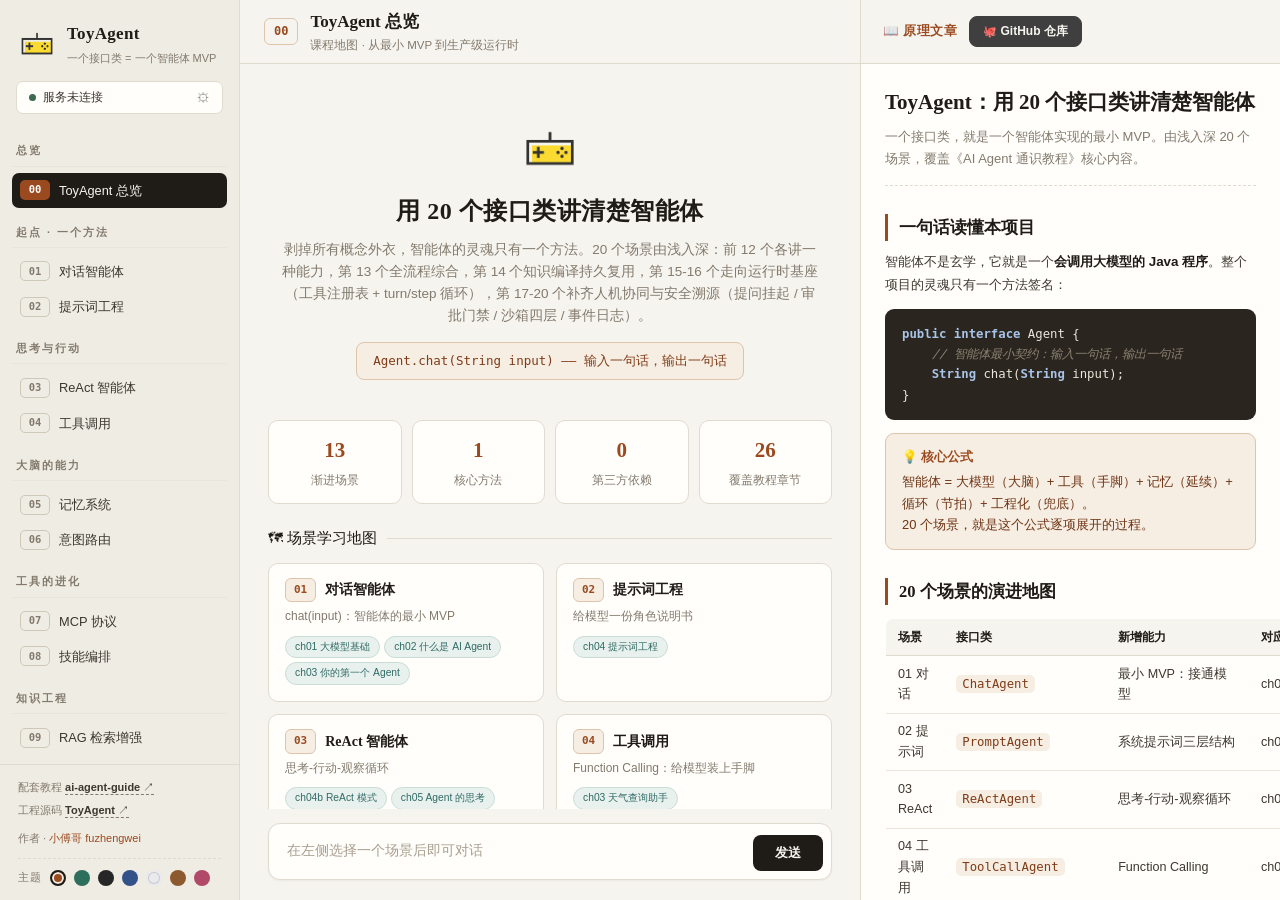
==== web/index.html @ 46e85383 "ui: 源码按钮移至右侧面板，紧跟「📖 原理文章」标签之后" ====
<!DOCTYPE html>
<html lang="zh-CN">
<head>
    <meta charset="UTF-8">
    <meta name="viewport" content="width=device-width, initial-scale=1.0">
    <title>ToyAgent · 用 20 个接口类讲清楚智能体</title>
    <link rel="stylesheet" href="css/style.css">
</head>
<body>
<div class="layout">

    <!-- ==================== 左侧：场景导航 ==================== -->
    <aside class="sidebar" id="sidebar">
        <div class="brand" id="brandHome" title="回到首页">
            <img class="brand-logo" src="logo.png" alt="ToyAgent Logo">
            <div class="brand-text">
                <h1>ToyAgent</h1>
                <p>一个接口类 = 一个智能体 MVP</p>
            </div>
        </div>

        <button class="model-badge" id="modelBadge" title="点击配置模型">
            <span class="dot"></span>
            <span id="modelText">加载中…</span>
            <span class="gear">⚙</span>
        </button>

        <nav class="nav" id="nav"><!-- 场景列表由 app.js 渲染 --></nav>

        <div class="sidebar-foot">
            <p>配套教程 <a class="guide-link" href="https://ai-agent-guide.xiaofuge.cn/" target="_blank" rel="noopener"><b>ai-agent-guide</b> ↗</a></p>
            <p>工程源码 <a class="guide-link" href="https://github.com/fuzhengwei/ToyAgent" target="_blank" rel="noopener"><b>ToyAgent</b> ↗</a></p>
            <p class="foot-author">作者 · <a href="https://github.com/fuzhengwei" target="_blank" rel="noopener">小傅哥 fuzhengwei</a></p>
            <div class="theme-row" id="themeRow">
                <span class="theme-label">主题</span>
                <button class="theme-dot" data-theme="paper" title="纸面 · 赭石" style="--dot:#9a4a1e"></button>
                <button class="theme-dot" data-theme="mist" title="青瓷 · 苔绿" style="--dot:#2e6e5c"></button>
                <button class="theme-dot" data-theme="ink" title="玄墨 · 极简" style="--dot:#262626"></button>
                <button class="theme-dot" data-theme="dusk" title="暮蓝 · 靛青" style="--dot:#33528a"></button>
                <button class="theme-dot" data-theme="snow" title="纯白 · 极简" style="--dot:#e9e9ee; box-shadow: inset 0 0 0 1px #c9c9cf;"></button>
                <button class="theme-dot" data-theme="latte" title="咖啡 · 奶棕" style="--dot:#8c5a2e"></button>
                <button class="theme-dot" data-theme="sakura" title="樱粉 · 柔和" style="--dot:#b04a68"></button>
            </div>
        </div>
    </aside>

    <!-- ==================== 中间：对话测试区 ==================== -->
    <main class="main">
        <header class="main-header">
            <button class="btn icon-btn only-mobile" id="toggleSidebar" title="场景目录">☰</button>
            <div class="scenario-title">
                <span class="step-chip" id="stepChip">00</span>
                <div>
                    <h2 id="stepTitle">ToyAgent 总览</h2>
                    <p id="stepSubtitle">从最小 MVP 到生产级运行时</p>
                </div>
            </div>
            <div class="header-actions">
                <button class="btn ghost" id="resetBtn" title="清空场景内部状态（记忆等）">重置</button>
                <button class="btn ghost only-mobile" id="toggleArticle">文章</button>
            </div>
        </header>

        <section class="chat-area" id="chatArea"><!-- 内容由 app.js 渲染 --></section>

        <div class="samples" id="samples"><!-- 示例问题 --></div>

        <footer class="composer">
            <div class="composer-inner">
                <textarea id="input" rows="1" placeholder="输入消息，Enter 发送，Shift+Enter 换行"></textarea>
                <button class="btn primary" id="sendBtn">发送</button>
            </div>
        </footer>
    </main>

    <!-- ==================== 右侧：文章解读 ==================== -->
    <aside class="article-panel" id="articlePanel">
        <div class="panel-resizer" id="panelResizer" title="拖动调整宽度，双击复位"><span class="grip"></span></div>
        <div class="article-head">
            <div class="article-head-left">
                <span class="article-tag">📖 原理文章</span>
                <a class="src-link" id="srcLink" href="https://github.com/fuzhengwei/ToyAgent" target="_blank" rel="noopener" title="在 GitHub 查看本场景源码"><span class="src-emoji">🐙</span> 源码</a>
            </div>
            <button class="btn ghost only-mobile" id="closeArticle">收起</button>
        </div>
        <article class="article-body" id="articleBody"><!-- 文章由 app.js 渲染 --></article>
    </aside>

</div>

<!-- ==================== 模型设置弹窗 ==================== -->
<div class="modal-mask" id="modelModal" hidden>
    <div class="modal">
        <div class="modal-head">
            <h3>⚙ 模型配置</h3>
            <button class="btn ghost" id="closeModelModal">✕</button>
        </div>
        <p class="modal-tip">填写任意 <b>OpenAI 兼容</b>接口（DeepSeek / 通义 / 智谱 / GLM / Ollama…）。配置只保存在<b>你自己的浏览器</b>（localStorage），随请求生效，不影响其他人。</p>

        <a class="wali-tip" href="https://github.com/fuzhengwei/WaLiAPI" target="_blank" rel="noopener" title="WaLiAPI · AI LLM LocalGateway">
            <span class="wali-icon">🛡️</span>
            <span class="wali-text"><b>推荐使用 WaLiAPI</b> —— AI LLM 本地网关：渠道分发、Key 托管、日志留存与审计，比在页面里直接填 Key 更安全好用。查看项目 ↗</span>
        </a>

        <label class="field">
            <span>接口地址 base-url</span>
            <input id="cfgBaseUrl" placeholder="http://127.0.0.1:8777/v1">
        </label>
        <label class="field">
            <span>API Key</span>
            <input id="cfgApiKey" type="password" placeholder="留空表示沿用已保存的 Key">
        </label>
        <label class="field">
            <span>模型名称 model</span>
            <input id="cfgModel" placeholder="glm-5.3-flash">
        </label>

        <div class="modal-status" id="modelStatus"></div>

        <div class="modal-actions">
            <button class="btn ghost" id="testModelBtn">测试连接</button>
            <button class="btn ghost" id="useMockBtn">使用 Mock 演示</button>
            <button class="btn ghost" id="clearModelBtn" title="删除本浏览器保存的配置，回到服务端默认">清除本地配置</button>
            <span class="flex-space"></span>
            <button class="btn primary" id="saveModelBtn">保存并生效</button>
        </div>
    </div>
</div>

<div class="toast" id="toast" hidden></div>

<script src="js/data.js"></script>
<script src="js/articles.js"></script>
<script src="js/app.js"></script>
</body>
</html>
---- web/css/style.css ----
/* ============================================================
   ToyAgent 样式系统 v3 · 纸面编辑部
   暖米纸面 + 墨色文字 + 赭石点缀，衬线标题
   没有渐变、没有光晕、没有深夜蓝 —— 像一本被认真排版的手册
   ============================================================ */

:root {
    --bg: #f6f4ef;
    --panel: #fffefb;
    --sidebar: #efece4;
    --ink: #1f1b16;
    --ink-2: #3d372f;
    --muted: #837a6d;
    --line: #e0dbcf;
    --line-soft: #e9e5da;
    --accent: #9a4a1e;          /* 赭石 */
    --accent-hover: #7f3c17;
    --accent-soft: #f6ede3;
    --accent-border: #ddc4ab;
    --code-bg: #2a251f;
    --code-ink: #ece7dc;
    --green: #3d6b4f;
    --green-soft: #edf3ec;
    --green-border: #cfe0cf;
    --amber: #8a6116;
    --amber-soft: #f7f0de;
    --amber-border: #e6d6ab;
    --red: #a03028;
    --red-soft: #f8ece8;
    --teal: #2f6b66;
    --teal-soft: #e9f1ee;
    --teal-border: #c8ddd6;
    --radius: 10px;
    --radius-sm: 7px;
    --article-w: 420px;
    --shadow: 0 1px 2px rgba(50, 42, 30, .05);
    --shadow-lg: 0 14px 44px rgba(50, 42, 30, .18);
    --font: -apple-system, BlinkMacSystemFont, "PingFang SC", "Hiragino Sans GB", "Microsoft YaHei", sans-serif;
    --serif: "Noto Serif SC", "Songti SC", "STSong", Georgia, serif;
    --mono: "SF Mono", "JetBrains Mono", Menlo, Consolas, monospace;
}

* { box-sizing: border-box; margin: 0; padding: 0; }

html, body { height: 100%; }

body {
    font-family: var(--font);
    background: var(--bg);
    color: var(--ink);
    font-size: 14px;
    line-height: 1.65;
    overflow: hidden;
}

::selection { background: #e8d5bd; }

/* ==================== 三栏布局 ==================== */

.layout {
    display: grid;
    grid-template-columns: 264px 1fr var(--article-w);
    height: 100vh;
}

/* ==================== 左侧导航 ==================== */

.sidebar {
    background: var(--sidebar);
    border-right: 1px solid var(--line);
    color: var(--ink-2);
    display: flex;
    flex-direction: column;
    overflow: hidden;
}

.brand {
    display: flex;
    align-items: center;
    gap: 11px;
    padding: 20px 18px 14px;
    cursor: pointer;
    border-radius: 10px;
    transition: background .15s;
}

.brand:hover { background: var(--line-soft); }

.brand-logo {
    width: 38px;
    height: 38px;
    border-radius: 8px;
    object-fit: cover;
    flex-shrink: 0;
}

.brand-text h1 {
    font-family: var(--serif);
    font-size: 17px;
    letter-spacing: .3px;
    color: var(--ink);
}

.brand-text p {
    font-size: 11px;
    color: var(--muted);
    margin-top: 1px;
}

/* 模型徽标（可点击） */

.model-badge {
    margin: 0 16px 10px;
    padding: 8px 12px;
    border-radius: var(--radius-sm);
    background: var(--panel);
    border: 1px solid var(--line);
    font-size: 11.5px;
    color: var(--ink-2);
    display: flex;
    align-items: center;
    gap: 7px;
    cursor: pointer;
    font-family: inherit;
    text-align: left;
    transition: border-color .15s, background .15s;
    width: calc(100% - 32px);
}

.model-badge:hover { border-color: var(--accent-border); background: var(--accent-soft); }

.model-badge .dot {
    width: 7px;
    height: 7px;
    border-radius: 50%;
    background: var(--green);
    flex-shrink: 0;
}

.model-badge.mock .dot { background: var(--amber); }

.model-badge #modelText {
    flex: 1;
    white-space: nowrap;
    overflow: hidden;
    text-overflow: ellipsis;
}

.model-badge .gear { opacity: .55; font-size: 13px; }

.nav {
    flex: 1;
    overflow-y: auto;
    padding: 2px 12px 12px;
}

.nav::-webkit-scrollbar { width: 5px; }
.nav::-webkit-scrollbar-thumb { background: #d4cec0; border-radius: 3px; }

.nav-group {
    font-size: 10.5px;
    color: var(--muted);
    letter-spacing: 2px;
    padding: 16px 4px 6px;
    font-weight: 600;
    border-bottom: 1px solid var(--line-soft);
    margin-bottom: 6px;
}

.nav-item {
    display: flex;
    align-items: center;
    gap: 9px;
    padding: 7px 8px;
    border-radius: var(--radius-sm);
    cursor: pointer;
    color: var(--ink-2);
    transition: background .13s, color .13s;
    text-decoration: none;
    position: relative;
}

.nav-item:hover { background: rgba(31, 27, 22, .05); color: var(--ink); }

.nav-item.active {
    background: var(--ink);
    color: #f6f4ef;
}

.nav-num {
    width: 30px;
    height: 20px;
    border-radius: 5px;
    border: 1px solid #cfc8b8;
    color: var(--muted);
    font-size: 10.5px;
    font-weight: 600;
    display: flex;
    align-items: center;
    justify-content: center;
    flex-shrink: 0;
    font-family: var(--mono);
    transition: all .13s;
}

.nav-item:hover .nav-num { border-color: var(--accent-border); color: var(--accent); }

.nav-item.active .nav-num {
    background: var(--accent);
    color: #fff;
    border-color: transparent;
}

.nav-name {
    font-size: 12.8px;
    white-space: nowrap;
    overflow: hidden;
    text-overflow: ellipsis;
}

.sidebar-foot {
    padding: 13px 18px;
    border-top: 1px solid var(--line);
    font-size: 11px;
    color: var(--muted);
    line-height: 1.7;
}

.sidebar-foot b { color: var(--ink-2); }

.sidebar-foot p { margin: 0; }

.sidebar-foot p + p { margin-top: 4px; }

.sidebar-foot .guide-link {
    color: var(--ink-2);
    text-decoration: none;
    border-bottom: 1px dashed var(--muted);
    padding-bottom: 1px;
}

.sidebar-foot .guide-link:hover {
    color: var(--accent);
    border-bottom-color: var(--accent);
}

.sidebar-foot .guide-link b { color: inherit; }

.foot-author { margin-top: 6px; padding-top: 6px; }

.foot-author a { color: var(--accent); text-decoration: none; }
.foot-author a:hover { text-decoration: underline; }

/* ==================== 中间对话区 ==================== */

.main {
    display: flex;
    flex-direction: column;
    min-width: 0;
    min-height: 0;   /* 允许 flex/grid 子项收缩，chat-area 才能内部滚动 */
    overflow: hidden;
}

.main-header {
    display: flex;
    align-items: center;
    justify-content: space-between;
    gap: 10px;
    height: 64px;
    padding: 0 24px;
    flex-shrink: 0;
    background: color-mix(in srgb, var(--bg) 88%, transparent);
    backdrop-filter: blur(8px);
    border-bottom: 1px solid var(--line);
}

.icon-btn {
    font-size: 16px;
    line-height: 1;
    padding: 6px 10px;
}

.scenario-title {
    display: flex;
    align-items: center;
    gap: 12px;
    min-width: 0;
    flex: 1;
}

.step-chip {
    background: transparent;
    color: var(--accent);
    font-family: var(--mono);
    font-size: 12px;
    font-weight: 700;
    padding: 3px 9px;
    border-radius: 6px;
    border: 1px solid var(--accent-border);
    flex-shrink: 0;
}

.scenario-title h2 {
    font-family: var(--serif);
    font-size: 17px;
    white-space: nowrap;
    overflow: hidden;
    text-overflow: ellipsis;
    color: var(--ink);
}

.scenario-title p {
    font-size: 11.5px;
    color: var(--muted);
}

.header-actions { display: flex; gap: 8px; flex-shrink: 0; align-items: center; }

.src-link {
    display: inline-flex;
    align-items: center;
    gap: 3px;
    height: 31px;
    padding: 0 13px;
    border-radius: 8px;
    border: 1px solid #3f3f3f;
    background: #3f3f3f;
    color: #f6f4ef;
    font-size: 12px;
    font-weight: 600;
    text-decoration: none;
    white-space: nowrap;
    transition: background .15s, border-color .15s;
}

.src-emoji { font-size: 11px; line-height: 1; }

.src-link:hover {
    background: #262626;
    border-color: #262626;
    color: #f6f4ef;
}

.btn {
    border: none;
    cursor: pointer;
    font-family: inherit;
    font-size: 13px;
    border-radius: 8px;
    padding: 8px 16px;
    transition: all .15s;
}

.btn.primary {
    background: var(--ink);
    color: #f6f4ef;
    font-weight: 600;
    padding: 9px 22px;
}

.btn.primary:hover { background: var(--accent-hover); }
.btn.primary:active { transform: translateY(1px); }
.btn.primary:disabled { opacity: .5; cursor: not-allowed; }

.btn.ghost {
    background: transparent;
    color: var(--muted);
    border: 1px solid var(--line);
    font-size: 12px;
    padding: 6px 13px;
}

.btn.ghost:hover { color: var(--accent); border-color: var(--accent-border); background: var(--accent-soft); }

/* 聊天消息 */

.chat-area {
    flex: 1;
    min-height: 0;
    overflow-y: auto;
    padding: 26px 28px 10px;
    scroll-behavior: smooth;
}

.chat-area::-webkit-scrollbar { width: 8px; }
.chat-area::-webkit-scrollbar-thumb { background: #d8d2c4; border-radius: 4px; }
.chat-area::-webkit-scrollbar-thumb:hover { background: #c4bca9; }

.msg {
    max-width: 820px;
    margin: 0 auto 20px;
    display: flex;
    gap: 12px;
    animation: rise .3s ease both;
}

@keyframes rise {
    from { opacity: 0; transform: translateY(8px); }
    to { opacity: 1; transform: none; }
}

.avatar {
    width: 32px;
    height: 32px;
    border-radius: 8px;
    flex-shrink: 0;
    display: flex;
    align-items: center;
    justify-content: center;
    font-size: 14px;
    font-weight: 700;
    margin-top: 2px;
}

.msg.user { flex-direction: row-reverse; }

.msg.user .avatar {
    background: var(--accent-soft);
    color: var(--accent);
    border: 1px solid var(--accent-border);
}

.msg.agent .avatar {
    background: transparent;
    overflow: hidden;
}

.avatar-img {
    width: 100%;
    height: 100%;
    object-fit: cover;
    border-radius: 8px;
}

.bubble {
    padding: 12px 16px;
    border-radius: var(--radius);
    max-width: 85%;
    word-break: break-word;
    font-size: 13.8px;
}

.msg.user .bubble {
    background: var(--ink);
    color: #f3f0e9;
    border-top-right-radius: 4px;
    white-space: pre-wrap;
}

.msg.agent .bubble {
    background: var(--panel);
    border: 1px solid var(--line);
    border-top-left-radius: 4px;
    color: var(--ink-2);
}

.bubble.error { background: var(--red-soft); border-color: #e4c4bd; color: var(--red); }

/* 气泡内 Markdown 渲染样式 */

.bubble.md > :first-child { margin-top: 0; }
.bubble.md > :last-child { margin-bottom: 0; }

.bubble.md p { margin: 8px 0; }

.bubble.md h1, .bubble.md h2, .bubble.md h3, .bubble.md h4 {
    margin: 14px 0 8px;
    color: var(--ink);
    line-height: 1.4;
}

.bubble.md h1 { font-family: var(--serif); font-size: 17px; }
.bubble.md h2 { font-family: var(--serif); font-size: 15.5px; padding-left: 9px; border-left: 2.5px solid var(--accent); }
.bubble.md h3 { font-size: 14px; }

.bubble.md ul, .bubble.md ol { padding-left: 20px; margin: 8px 0; }
.bubble.md li { margin: 4px 0; }
.bubble.md li::marker { color: var(--accent); }

.bubble.md strong { color: var(--ink); font-weight: 700; }

.bubble.md code {
    font-family: var(--mono);
    font-size: 12.2px;
    background: var(--accent-soft);
    color: var(--accent-hover);
    padding: 1.5px 6px;
    border-radius: 5px;
}

.bubble.md pre {
    background: var(--code-bg);
    color: var(--code-ink);
    border-radius: 8px;
    padding: 12px 14px;
    overflow-x: auto;
    margin: 10px 0;
    font-size: 12.2px;
    line-height: 1.6;
}

.bubble.md pre code { background: transparent; color: inherit; padding: 0; font-size: inherit; }

.bubble.md blockquote {
    border-left: 2.5px solid var(--accent-border);
    background: var(--accent-soft);
    border-radius: 0 8px 8px 0;
    padding: 6px 12px;
    margin: 8px 0;
    color: var(--accent-hover);
}

.bubble.md hr { border: none; border-top: 1px dashed var(--line); margin: 12px 0; }

.bubble.md table { border-collapse: collapse; margin: 10px 0; font-size: 12.5px; width: 100%; }
.bubble.md th, .bubble.md td { border: 1px solid var(--line); padding: 5px 10px; text-align: left; }
.bubble.md th { background: var(--bg); color: var(--ink); }

.bubble.md a { color: var(--accent); text-decoration: underline; text-underline-offset: 2px; }

.typing { display: inline-flex; gap: 5px; padding: 4px 2px; }
.typing i {
    width: 6px; height: 6px; border-radius: 50%;
    background: var(--accent);
    animation: blink 1.2s infinite;
}
.typing i:nth-child(2) { animation-delay: .2s; }
.typing i:nth-child(3) { animation-delay: .4s; }

@keyframes blink { 0%, 80%, 100% { opacity: .25; } 40% { opacity: 1; } }

/* 执行轨迹时间线 */

.trace {
    max-width: 820px;
    margin: 0 auto 20px;
    background: var(--panel);
    border: 1px solid var(--line);
    border-radius: var(--radius);
    overflow: hidden;
    animation: rise .3s ease both;
}

.trace-head {
    display: flex;
    align-items: center;
    justify-content: space-between;
    padding: 9px 16px;
    background: var(--bg);
    border-bottom: 1px solid var(--line);
    font-size: 12px;
    color: var(--muted);
    cursor: pointer;
    user-select: none;
    font-weight: 600;
}

.trace-head .chev { transition: transform .2s; }
.trace.collapsed .chev { transform: rotate(-90deg); }
.trace.collapsed .trace-steps { display: none; }

.trace-steps { padding: 14px 16px 16px; }

/* mermaid 流程图卡片 */

.trace.diag .trace-head { font-weight: 600; }

.diag-box {
    padding: 16px;
    overflow-x: auto;
    display: flex;
    justify-content: center;
    background: var(--panel);
}

.diag-box svg { max-width: 100%; height: auto; }

.diag-box .nodeLabel, .diag-box .edgeLabel, .diag-box .messageText { font-size: 12.5px; }

.diag-loading, .diag-fail {
    font-size: 12.5px;
    color: var(--muted);
    padding: 14px 4px;
    text-align: center;
    width: 100%;
}

.diag-fail { color: var(--amber); }

.trace.collapsed .diag-box { display: none; }

.tstep {
    position: relative;
    padding: 0 0 16px 28px;
    font-size: 12.8px;
}

.tstep:last-child { padding-bottom: 2px; }

.tstep::before {
    content: "";
    position: absolute;
    left: 6px;
    top: 6px;
    width: 9px;
    height: 9px;
    border-radius: 50%;
    background: var(--tc, var(--accent));
}

.tstep::after {
    content: "";
    position: absolute;
    left: 10px;
    top: 19px;
    bottom: 0;
    width: 1.5px;
    background: var(--line-soft);
}

.tstep:last-child::after { display: none; }

.tstep .tlabel {
    font-weight: 700;
    color: var(--tc, var(--accent));
    font-size: 12px;
    letter-spacing: .2px;
}

.tstep .tdetail {
    color: var(--ink-2);
    margin-top: 2px;
    white-space: pre-wrap;
    word-break: break-word;
    background: var(--bg);
    border-radius: 7px;
    padding: 5px 10px;
    display: inline-block;
    max-width: 100%;
}

/* 轨迹配色：泥土系（赤/褐/苔/靛） */
.tstep.t-thought   { --tc: #7c5cb0; }
.tstep.t-action    { --tc: #4a6b8a; }
.tstep.t-observation { --tc: var(--teal); }
.tstep.t-tool      { --tc: var(--amber); }
.tstep.t-intent    { --tc: #a04f6e; }
.tstep.t-memory    { --tc: #7c5cb0; }
.tstep.t-compress  { --tc: var(--amber); }
.tstep.t-mcp       { --tc: var(--teal); }
.tstep.t-skill     { --tc: #a04f6e; }
.tstep.t-retrieve  { --tc: var(--teal); }
.tstep.t-agent     { --tc: var(--accent); }
.tstep.t-guard     { --tc: var(--red); }
.tstep.t-warn      { --tc: var(--amber); }
.tstep.t-node      { --tc: var(--accent); }
.tstep.t-edge      { --tc: var(--muted); }
.tstep.t-prompt    { --tc: #7c5cb0; }
.tstep.t-final     { --tc: var(--green); }

/* ==================== 总览页（home） ==================== */

.overview {
    max-width: 860px;
    margin: 0 auto;
    padding-bottom: 20px;
}

.hero {
    text-align: center;
    padding: 30px 10px 22px;
    animation: rise .35s ease both;
}

.hero .logo-big {
    width: 58px;
    height: 58px;
    margin: 0 auto 14px;
    border-radius: 14px;
    object-fit: cover;
    display: block;
}

.hero h3 {
    font-family: var(--serif);
    font-size: 24px;
    letter-spacing: .5px;
    color: var(--ink);
}

.hero p { color: var(--muted); font-size: 13.5px; margin-top: 7px; }

.hero .soul {
    display: inline-block;
    margin-top: 14px;
    font-family: var(--mono);
    font-size: 12.5px;
    color: var(--accent-hover);
    background: var(--accent-soft);
    border: 1px solid var(--accent-border);
    padding: 8px 16px;
    border-radius: 8px;
}

.stats {
    display: grid;
    grid-template-columns: repeat(4, 1fr);
    gap: 10px;
    margin: 18px 0 22px;
    animation: rise .4s ease both;
}

.stat {
    background: var(--panel);
    border: 1px solid var(--line);
    border-radius: var(--radius);
    padding: 12px 8px;
    text-align: center;
}

.stat b {
    display: block;
    font-family: var(--serif);
    font-size: 21px;
    color: var(--accent);
}

.stat span { font-size: 11.5px; color: var(--muted); }

.sec-title {
    display: flex;
    align-items: center;
    gap: 10px;
    margin: 6px 0 12px;
    font-family: var(--serif);
    font-size: 15px;
    color: var(--ink);
}

.sec-title::after { content: ""; flex: 1; height: 1px; background: var(--line); }

.card-grid {
    display: grid;
    grid-template-columns: repeat(2, 1fr);
    gap: 12px;
    animation: rise .45s ease both;
}

.card {
    background: var(--panel);
    border: 1px solid var(--line);
    border-radius: var(--radius);
    padding: 14px 16px;
    cursor: pointer;
    transition: border-color .15s, box-shadow .15s, transform .15s;
    position: relative;
    overflow: hidden;
}

.card::before {
    content: "";
    position: absolute;
    inset: 0 auto 0 0;
    width: 3px;
    background: var(--accent);
    opacity: 0;
    transition: opacity .15s;
}

.card:hover {
    border-color: var(--accent-border);
    box-shadow: 0 6px 18px rgba(50, 42, 30, .09);
    transform: translateY(-1px);
}

.card:hover::before { opacity: 1; }

.card .card-top { display: flex; align-items: center; gap: 9px; }

.card .card-num {
    font-family: var(--mono);
    font-size: 11px;
    font-weight: 700;
    color: var(--accent);
    background: var(--accent-soft);
    border: 1px solid var(--accent-border);
    border-radius: 6px;
    padding: 2px 8px;
}

.card h4 { font-family: var(--serif); font-size: 14px; color: var(--ink); }

.card p { font-size: 12px; color: var(--muted); margin-top: 5px; line-height: 1.55; }

.card .card-chapters { margin-top: 8px; }

.card .card-chapters .chip { font-size: 10.3px; padding: 2px 9px; }

/* 进阶实战卡片 */

.adv-sub {
    font-size: 12px;
    font-weight: 700;
    color: var(--ink-2);
    letter-spacing: .5px;
    margin: 16px 0 10px;
    padding-bottom: 6px;
    border-bottom: 1px dashed var(--line);
}

.card.adv { cursor: default; }
.card.adv:hover { border-color: var(--line); box-shadow: var(--shadow); transform: none; }
.card.adv::before { display: none; }
.card.adv .card-num { color: var(--green); background: var(--green-soft); border-color: var(--green-border); }

/* 教程实战篇章卡片（可点击跳转在线教程） */

.card.adv.guide { cursor: pointer; }
.card.adv.guide:hover {
    border-color: var(--accent-border);
    box-shadow: 0 6px 18px rgba(50, 42, 30, .09);
    transform: translateY(-1px);
}
.card.adv.guide:hover::before { display: block; opacity: 1; }
.card.adv.guide .card-num { color: var(--accent); background: var(--accent-soft); border-color: var(--accent-border); }

.mono-chip { font-family: var(--mono); font-size: 10.5px; }

.adv-lede {
    font-size: 12.8px;
    color: var(--muted);
    margin: -4px 0 12px;
    line-height: 1.7;
}

/* 作者卡片 */

.author-card {
    margin: 22px 0 8px;
    padding: 18px 20px;
    background: var(--accent-soft);
    border: 1px solid var(--accent-border);
    border-radius: var(--radius);
    animation: rise .5s ease both;
}

.author-card .author-line b {
    font-family: var(--serif);
    font-size: 14.5px;
    color: var(--ink);
}

.author-card p { font-size: 12.8px; color: var(--ink-2); margin: 8px 0; line-height: 1.7; }

.author-card .author-links { display: flex; flex-wrap: wrap; gap: 8px; }

.author-card .author-links a {
    font-size: 12px;
    color: var(--accent-hover);
    background: var(--panel);
    border: 1px solid var(--accent-border);
    border-radius: 999px;
    padding: 5px 13px;
    text-decoration: none;
    transition: background .15s, color .15s;
}

.author-card .author-links a:hover { background: var(--accent); color: #fff; }

.author-card .author-license { font-size: 11px; color: var(--muted); margin-bottom: 0; }

.author-card .author-license a { color: var(--accent); text-decoration: none; font-weight: 600; }
.author-card .author-license a:hover { text-decoration: underline; }

/* NEW 徽标 */
.new-badge {
    display: inline-block;
    font-family: var(--sans);
    font-size: 9px;
    font-weight: 700;
    letter-spacing: .5px;
    color: #fff;
    background: var(--accent);
    border-radius: 4px;
    padding: 1px 5px;
    vertical-align: 2px;
    margin-left: 4px;
}

/* 底部备案信息栏 */
.beian-bar {
    margin-top: 18px;
    padding: 14px 18px;
    border: 1px dashed var(--line);
    border-radius: var(--radius);
    background: var(--panel);
    text-align: center;
    font-size: 11px;
    color: var(--muted);
    display: flex;
    flex-wrap: wrap;
    justify-content: center;
    align-items: center;
    gap: 6px 10px;
}

.beian-bar a {
    color: var(--muted);
    text-decoration: none;
    border-bottom: 1px dotted var(--line);
}

.beian-bar a:hover { color: var(--accent); border-bottom-color: var(--accent); }

.hint-bar {
    margin-top: 20px;
    text-align: center;
    color: var(--muted);
    font-size: 12.5px;
    animation: rise .5s ease both;
}

.hint-bar .kbd {
    font-family: var(--mono);
    font-size: 11px;
    background: var(--panel);
    border: 1px solid var(--line);
    border-bottom-width: 2px;
    border-radius: 5px;
    padding: 2px 7px;
    color: var(--ink-2);
}

/* 欢迎占位（场景内初始状态） */

.welcome {
    max-width: 780px;
    margin: 46px auto;
    text-align: center;
    color: var(--muted);
    animation: rise .35s ease both;
}

.welcome .big-emoji {
    width: 60px;
    height: 60px;
    margin: 0 auto 14px;
    border-radius: 14px;
    background: var(--accent-soft);
    border: 1px solid var(--accent-border);
    display: flex;
    align-items: center;
    justify-content: center;
    font-size: 26px;
}

.welcome h3 { font-family: var(--serif); color: var(--ink); font-size: 19px; margin-bottom: 8px; }

.welcome p { font-size: 13px; max-width: 470px; margin: 0 auto; }

/* 示例问题 */

.samples {
    display: flex;
    gap: 8px;
    flex-wrap: wrap;
    padding: 0 28px 12px;
    max-width: 876px;
    margin: 0 auto;
    width: 100%;
}

.samples:empty { display: none; }

.sample-chip {
    font-size: 12px;
    color: var(--ink-2);
    background: var(--panel);
    border: 1px solid var(--line);
    border-radius: 999px;
    padding: 5px 14px;
    cursor: pointer;
    transition: all .15s;
}

.sample-chip:hover {
    background: var(--accent-soft);
    border-color: var(--accent-border);
    color: var(--accent-hover);
}

/* 输入区 */

.composer {
    padding: 14px 28px 20px;
    background: linear-gradient(180deg, rgba(0, 0, 0, 0), var(--bg) 60%);
}

.composer-inner {
    display: flex;
    gap: 10px;
    width: 100%;
    max-width: 820px;
    margin: 0 auto;
    align-items: flex-end;
    background: var(--panel);
    border: 1px solid var(--line);
    border-radius: 12px;
    padding: 8px 8px 8px 6px;
    box-shadow: var(--shadow);
    transition: border-color .15s, box-shadow .15s;
}

.composer-inner:focus-within {
    border-color: #b09a7c;
    box-shadow: 0 0 0 3px rgba(154, 74, 30, .08);
}

.composer textarea {
    flex: 1;
    resize: none;
    border: none;
    padding: 9px 12px;
    font-family: inherit;
    font-size: 13.8px;
    line-height: 1.5;
    outline: none;
    max-height: 140px;
    background: transparent;
    color: var(--ink);
}

.composer textarea::placeholder { color: #a89e8e; }

/* ==================== 右侧文章面板 ==================== */

.article-panel {
    background: var(--panel);
    border-left: 1px solid var(--line);
    display: flex;
    flex-direction: column;
    overflow: hidden;
}

.article-head-left {
    display: flex;
    align-items: center;
    gap: 12px;
}

.article-head {
    display: flex;
    align-items: center;
    justify-content: space-between;
    height: 64px;
    padding: 0 22px;
    flex-shrink: 0;
    border-bottom: 1px solid var(--line);
    background: var(--bg);
}

.article-tag {
    font-size: 12.5px;
    font-weight: 700;
    color: var(--accent);
    letter-spacing: .5px;
}

.article-body {
    flex: 1;
    overflow-y: auto;
    padding: 24px 24px 48px;
}

.article-body::-webkit-scrollbar { width: 7px; }
.article-body::-webkit-scrollbar-thumb { background: #d8d2c4; border-radius: 4px; }

/* 文章排版 */

.article-body .chapters { margin-bottom: 18px; }

.article-body h1 {
    font-family: var(--serif);
    font-size: 21px;
    line-height: 1.4;
    margin-bottom: 6px;
    color: var(--ink);
}

.article-body .lede {
    color: var(--muted);
    font-size: 13px;
    margin-bottom: 20px;
    padding-bottom: 16px;
    border-bottom: 1px dashed var(--line);
}

.article-body h2 {
    font-family: var(--serif);
    font-size: 16.5px;
    margin: 28px 0 10px;
    padding-left: 11px;
    border-left: 3px solid var(--accent);
    color: var(--ink);
}

.article-body h3 {
    font-family: var(--serif);
    font-size: 14.5px;
    margin: 20px 0 8px;
    color: var(--ink-2);
}

.article-body p { margin: 9px 0; color: var(--ink-2); font-size: 13.4px; }

.article-body ul, .article-body ol { padding-left: 20px; margin: 9px 0; }

.article-body li { margin: 5px 0; color: var(--ink-2); font-size: 13.4px; }

.article-body li::marker { color: var(--accent); }

.article-body strong { color: var(--ink); }

.article-body code {
    font-family: var(--mono);
    font-size: 12.3px;
    background: var(--accent-soft);
    color: var(--accent-hover);
    padding: 2px 6px;
    border-radius: 5px;
}

.article-body pre {
    background: var(--code-bg);
    color: var(--code-ink);
    border-radius: 9px;
    padding: 15px 17px;
    overflow-x: auto;
    margin: 13px 0;
    position: relative;
    font-size: 12.3px;
    line-height: 1.65;
}

.article-body pre code {
    background: transparent;
    color: inherit;
    padding: 0;
    font-size: inherit;
}

.article-body pre::-webkit-scrollbar { height: 6px; }
.article-body pre::-webkit-scrollbar-thumb { background: #57503f; border-radius: 3px; }

/* 代码高亮 token（暖纸底色上的柔和色） */
.tok-kw { color: #a8c4e8; font-weight: 600; }
.tok-str { color: #a8cf9e; }
.tok-com { color: #8a8171; font-style: italic; }
.tok-ann { color: #e0c184; }
.tok-num { color: #d3aede; }
.tok-type { color: #8ec9c0; }

.copy-btn {
    position: absolute;
    top: 8px;
    right: 8px;
    font-size: 10.5px;
    color: #a89e8c;
    background: rgba(255, 255, 255, .08);
    border: 1px solid rgba(255, 255, 255, .15);
    border-radius: 5px;
    padding: 3px 9px;
    cursor: pointer;
    opacity: 0;
    transition: opacity .15s;
    font-family: var(--font);
}

.article-body pre:hover .copy-btn { opacity: 1; }
.copy-btn:hover { color: #ece7dc; }

/* 提示框 */

.callout {
    border-radius: 9px;
    padding: 13px 16px;
    margin: 13px 0;
    font-size: 13px;
    border: 1px solid;
}

.callout .co-title {
    font-weight: 700;
    font-size: 12.5px;
    margin-bottom: 4px;
    display: flex;
    align-items: center;
    gap: 6px;
}

.callout.tip { background: var(--green-soft); border-color: var(--green-border); color: #2c4f39; }
.callout.tip .co-title { color: var(--green); }

.callout.warn { background: var(--amber-soft); border-color: var(--amber-border); color: #5c420f; }
.callout.warn .co-title { color: var(--amber); }

.callout.core { background: var(--accent-soft); border-color: var(--accent-border); color: #6e3514; }
.callout.core .co-title { color: var(--accent); }

/* 表格 */

.article-body table {
    width: 100%;
    border-collapse: collapse;
    margin: 13px 0;
    font-size: 12.6px;
    border: 1px solid var(--line);
    border-radius: 8px;
    overflow: hidden;
}

.article-body th {
    background: var(--bg);
    text-align: left;
    padding: 8px 12px;
    color: var(--ink);
    font-size: 12.2px;
    border-bottom: 1px solid var(--line);
}

.article-body td {
    padding: 7.5px 12px;
    border-bottom: 1px solid var(--line-soft);
    color: var(--ink-2);
}

.article-body tr:last-child td { border-bottom: none; }

/* 章节对照 chips */

.chip {
    display: inline-block;
    font-size: 11.3px;
    color: var(--teal);
    background: var(--teal-soft);
    border: 1px solid var(--teal-border);
    border-radius: 999px;
    padding: 3px 11px;
    margin: 2px 4px 2px 0;
}

/* 演进流程 */

.flow {
    display: flex;
    flex-wrap: wrap;
    gap: 6px;
    align-items: center;
    margin: 13px 0;
}

.flow .fnode {
    background: var(--panel);
    border: 1.5px solid var(--accent-border);
    color: var(--accent-hover);
    border-radius: 7px;
    padding: 5px 12px;
    font-size: 12px;
    font-weight: 600;
}

.flow .fnode.dim { border-color: var(--line); color: var(--muted); }

.flow .farrow { color: #a89e8e; font-size: 12px; }

/* ==================== 模型设置弹窗 ==================== */

.modal-mask {
    position: fixed;
    inset: 0;
    background: rgba(46, 38, 27, .4);
    backdrop-filter: blur(3px);
    display: flex;
    align-items: center;
    justify-content: center;
    z-index: 100;
    animation: fadeIn .18s ease;
}

@keyframes fadeIn { from { opacity: 0; } to { opacity: 1; } }

.modal-mask[hidden] { display: none; }

.toast[hidden] { display: none; }

.modal {
    width: min(480px, 92vw);
    background: var(--panel);
    border: 1px solid var(--line);
    border-radius: 14px;
    padding: 22px 24px;
    box-shadow: var(--shadow-lg);
    animation: pop .2s ease both;
}

@keyframes pop {
    from { opacity: 0; transform: translateY(12px); }
    to { opacity: 1; transform: none; }
}

.modal-head {
    display: flex;
    align-items: center;
    justify-content: space-between;
    margin-bottom: 8px;
}

.modal-head h3 { font-family: var(--serif); font-size: 16px; }

.modal-tip {
    font-size: 12px;
    color: #6e3514;
    line-height: 1.6;
    margin-bottom: 12px;
    padding: 9px 12px;
    background: var(--accent-soft);
    border: 1px solid var(--accent-border);
    border-radius: 8px;
}

.field { display: block; margin-bottom: 13px; }

.wali-tip {
    display: flex;
    align-items: flex-start;
    gap: 8px;
    margin-bottom: 15px;
    padding: 9px 12px;
    background: var(--bg);
    border: 1px dashed var(--line);
    border-radius: 8px;
    font-size: 12px;
    line-height: 1.6;
    color: var(--ink-2);
    text-decoration: none;
    transition: border-color .15s, background .15s;
}

.wali-tip:hover { border-color: var(--accent); background: var(--accent-soft); }

.wali-icon { font-size: 14px; line-height: 1.4; }

.wali-tip b { color: var(--accent); }

.field span {
    display: block;
    font-size: 12px;
    font-weight: 600;
    color: var(--ink-2);
    margin-bottom: 5px;
}

.field input {
    width: 100%;
    border: 1px solid var(--line);
    border-radius: 8px;
    padding: 9px 12px;
    font-family: var(--mono);
    font-size: 12.5px;
    outline: none;
    transition: border-color .15s, box-shadow .15s;
    background: var(--bg);
    color: var(--ink);
}

.field input:focus {
    border-color: #b09a7c;
    background: #fff;
    box-shadow: 0 0 0 3px rgba(154, 74, 30, .08);
}

.modal-status {
    min-height: 20px;
    font-size: 12px;
    margin: 4px 0 10px;
    color: var(--muted);
    white-space: pre-wrap;
    word-break: break-all;
}

.modal-status.ok { color: var(--green); }
.modal-status.err { color: var(--red); }

.modal-actions {
    display: flex;
    gap: 8px;
    align-items: center;
}

.flex-space { flex: 1; }

/* ==================== Toast ==================== */

.toast {
    position: fixed;
    bottom: 28px;
    left: 50%;
    transform: translateX(-50%);
    background: var(--ink);
    color: #f3f0e9;
    font-size: 13px;
    padding: 10px 20px;
    border-radius: 10px;
    box-shadow: var(--shadow-lg);
    z-index: 120;
    animation: toastIn .25s ease both;
    max-width: 80vw;
}

.toast.ok { background: var(--green); color: #f2f7f0; }
.toast.err { background: var(--red); color: #faf0ee; }

@keyframes toastIn {
    from { opacity: 0; transform: translate(-50%, 12px); }
    to { opacity: 1; transform: translate(-50%, 0); }
}

/* ==================== 主题 ==================== */

html[data-theme="mist"] {
    --bg: #f2f5f1;
    --panel: #fcfdfb;
    --sidebar: #e6ece5;
    --ink: #1c2620;
    --ink-2: #37423b;
    --muted: #7c8680;
    --line: #d7dfd6;
    --line-soft: #e3e9e1;
    --accent: #2e6e5c;
    --accent-hover: #24574a;
    --accent-soft: #e2efe8;
    --accent-border: #b9d4c6;
    --code-bg: #21302a;
    --code-ink: #dde8e0;
}

html[data-theme="ink"] {
    --bg: #f4f4f2;
    --panel: #fdfdfc;
    --sidebar: #eaeae7;
    --ink: #191919;
    --ink-2: #353532;
    --muted: #7f7f7b;
    --line: #dcdcda;
    --line-soft: #e8e8e5;
    --accent: #262626;
    --accent-hover: #0e0e0e;
    --accent-soft: #efefec;
    --accent-border: #c8c8c3;
    --code-bg: #1e1e1e;
    --code-ink: #e4e4df;
}

html[data-theme="dusk"] {
    --bg: #f1f3f7;
    --panel: #fcfdff;
    --sidebar: #e4e9f1;
    --ink: #1b2331;
    --ink-2: #364053;
    --muted: #75808f;
    --line: #d6dce6;
    --line-soft: #e2e7ef;
    --accent: #33528a;
    --accent-hover: #284170;
    --accent-soft: #e6ecf7;
    --accent-border: #bfcee3;
    --code-bg: #222b3b;
    --code-ink: #dfe5ef;
}

html[data-theme="snow"] {
    --bg: #ffffff;
    --panel: #ffffff;
    --sidebar: #f6f6f8;
    --ink: #16181d;
    --ink-2: #35383e;
    --muted: #83868d;
    --line: #e7e8ec;
    --line-soft: #f1f1f4;
    --accent: #1c1e24;
    --accent-hover: #000000;
    --accent-soft: #f2f3f6;
    --accent-border: #d6d9e0;
    --code-bg: #1b1d23;
    --code-ink: #e8e9ed;
}

html[data-theme="latte"] {
    --bg: #f5efe6;
    --panel: #fffcf7;
    --sidebar: #ece2d2;
    --ink: #2b211a;
    --ink-2: #4a3b2e;
    --muted: #8a7a67;
    --line: #e0d3c0;
    --line-soft: #eae0d0;
    --accent: #8c5a2e;
    --accent-hover: #724826;
    --accent-soft: #f3e7d6;
    --accent-border: #d9c1a0;
    --code-bg: #2b2119;
    --code-ink: #efe5d6;
}

html[data-theme="sakura"] {
    --bg: #faf3f5;
    --panel: #fffdfe;
    --sidebar: #f4e5e9;
    --ink: #2a1f24;
    --ink-2: #4d3a42;
    --muted: #907680;
    --line: #ecd8de;
    --line-soft: #f3e5ea;
    --accent: #b04a68;
    --accent-hover: #933956;
    --accent-soft: #f9e7ed;
    --accent-border: #e4bac9;
    --code-bg: #2e2128;
    --code-ink: #f0e3ea;
}

/* 主题选择器（侧栏底部色点） */

.theme-row {
    display: flex;
    align-items: center;
    gap: 8px;
    margin-top: 10px;
    padding-top: 10px;
    border-top: 1px dashed var(--line);
}

.theme-row .theme-label {
    font-size: 10.5px;
    color: var(--muted);
    letter-spacing: 1px;
}

.theme-dot {
    width: 16px;
    height: 16px;
    border-radius: 50%;
    border: 2px solid transparent;
    background: var(--dot);
    cursor: pointer;
    padding: 0;
    flex-shrink: 0;
    transition: transform .15s, box-shadow .15s, border-color .15s;
}

.theme-dot:hover { transform: scale(1.18); }

.theme-dot.active {
    border-color: var(--ink);
    box-shadow: inset 0 0 0 2px var(--sidebar);
}

/* ==================== 右侧面板拖拽调宽 ==================== */

.article-panel {
    position: relative;
}

.panel-resizer {
    position: absolute;
    left: -3px;
    top: 0;
    bottom: 0;
    width: 7px;
    cursor: col-resize;
    z-index: 10;
}

.panel-resizer::after {
    content: "";
    position: absolute;
    left: 3px;
    top: 0;
    bottom: 0;
    width: 1px;
    background: transparent;
    transition: background .15s;
}

.article-panel:hover .panel-resizer::after,
.panel-resizer.active::after { background: var(--accent-border); }

.panel-resizer .grip {
    position: absolute;
    left: 0;
    top: 50%;
    transform: translateY(-50%);
    width: 7px;
    height: 42px;
    border-radius: 4px;
    background: var(--line);
    opacity: 0;
    transition: opacity .15s, background .15s;
    pointer-events: none;
}

.panel-resizer:hover .grip,
.panel-resizer.active .grip { opacity: 1; background: var(--accent-border); }

body.resizing {
    cursor: col-resize;
    user-select: none;
}

body.resizing iframe, body.resizing textarea { pointer-events: none; }

/* ==================== 响应式 ==================== */

.only-mobile { display: none; }

@media (max-width: 1280px) {
    .layout { grid-template-columns: 240px 1fr var(--article-w); }
}

@media (max-width: 1024px) {
    .layout { grid-template-columns: 1fr; grid-template-rows: 1fr; }

    .sidebar {
        position: fixed;
        z-index: 50;
        left: 0; top: 0; bottom: 0;
        width: 264px;
        transform: translateX(-100%);
        transition: transform .25s;
        box-shadow: 8px 0 30px rgba(50, 42, 30, .15);
    }

    .sidebar.open { transform: none; }

    .article-panel {
        position: fixed;
        z-index: 40;
        right: 0; top: 0; bottom: 0;
        width: min(430px, 92vw);
        transform: translateX(100%);
        transition: transform .25s;
        box-shadow: -8px 0 30px rgba(50, 42, 30, .15);
    }

    .panel-resizer { display: none; }

    .article-panel.open { transform: none; }

    .only-mobile { display: inline-block; }

    .card-grid { grid-template-columns: 1fr; }
    .stats { grid-template-columns: repeat(2, 1fr); }
}
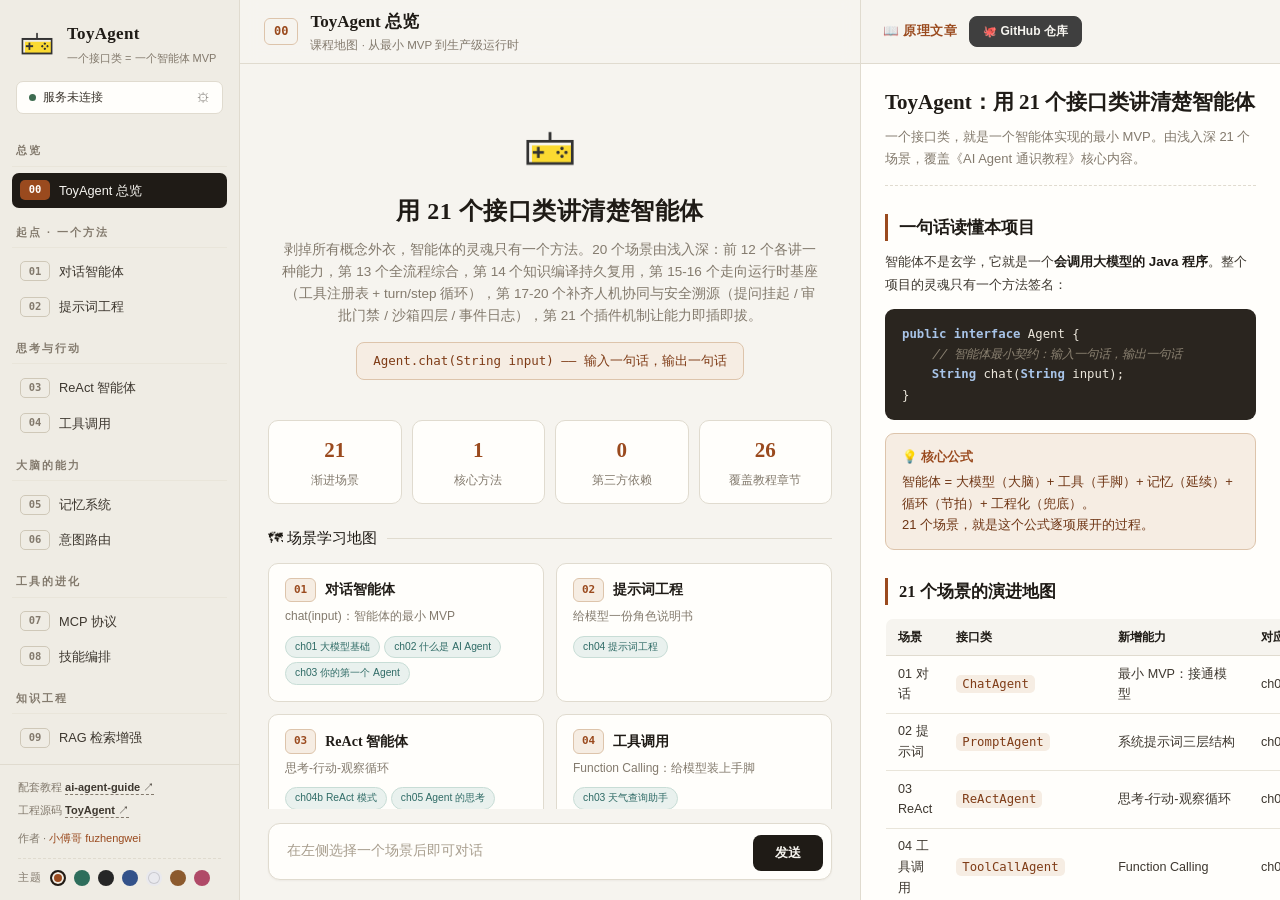
==== commit 312cc3c4: "feat: 新增 step21 插件机制——AgentPlugin 契约 + URLClassLoader 隔离加载 + 工具桥接批量注册/注销；全站计数同步 21 场景" ====
--- a/web/index.html
+++ b/web/index.html
@@ -3,7 +3,7 @@
 <head>
     <meta charset="UTF-8">
     <meta name="viewport" content="width=device-width, initial-scale=1.0">
-    <title>ToyAgent · 用 20 个接口类讲清楚智能体</title>
+    <title>ToyAgent · 用 21 个接口类讲清楚智能体</title>
     <link rel="stylesheet" href="css/style.css">
 </head>
 <body>
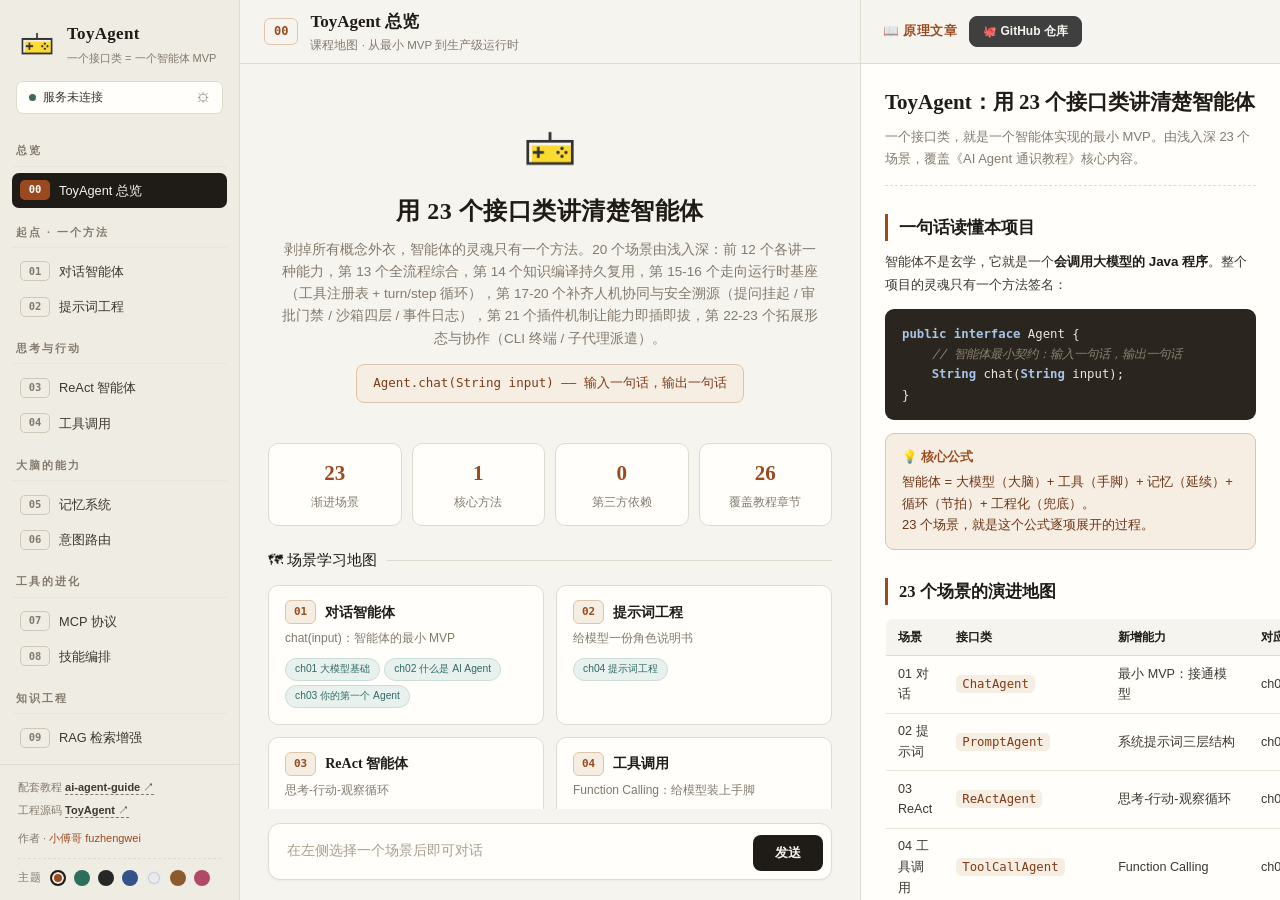
==== commit c54058bd: "feat: 新增 step22 CLI 智能体（终端 REPL + -p 模式 + 沙箱执行器）与 step23 子代理（spawn/fork 动态派遣）；全站计数同步 23 场景" ====
--- a/web/index.html
+++ b/web/index.html
@@ -3,7 +3,7 @@
 <head>
     <meta charset="UTF-8">
     <meta name="viewport" content="width=device-width, initial-scale=1.0">
-    <title>ToyAgent · 用 21 个接口类讲清楚智能体</title>
+    <title>ToyAgent · 用 23 个接口类讲清楚智能体</title>
     <link rel="stylesheet" href="css/style.css">
 </head>
 <body>
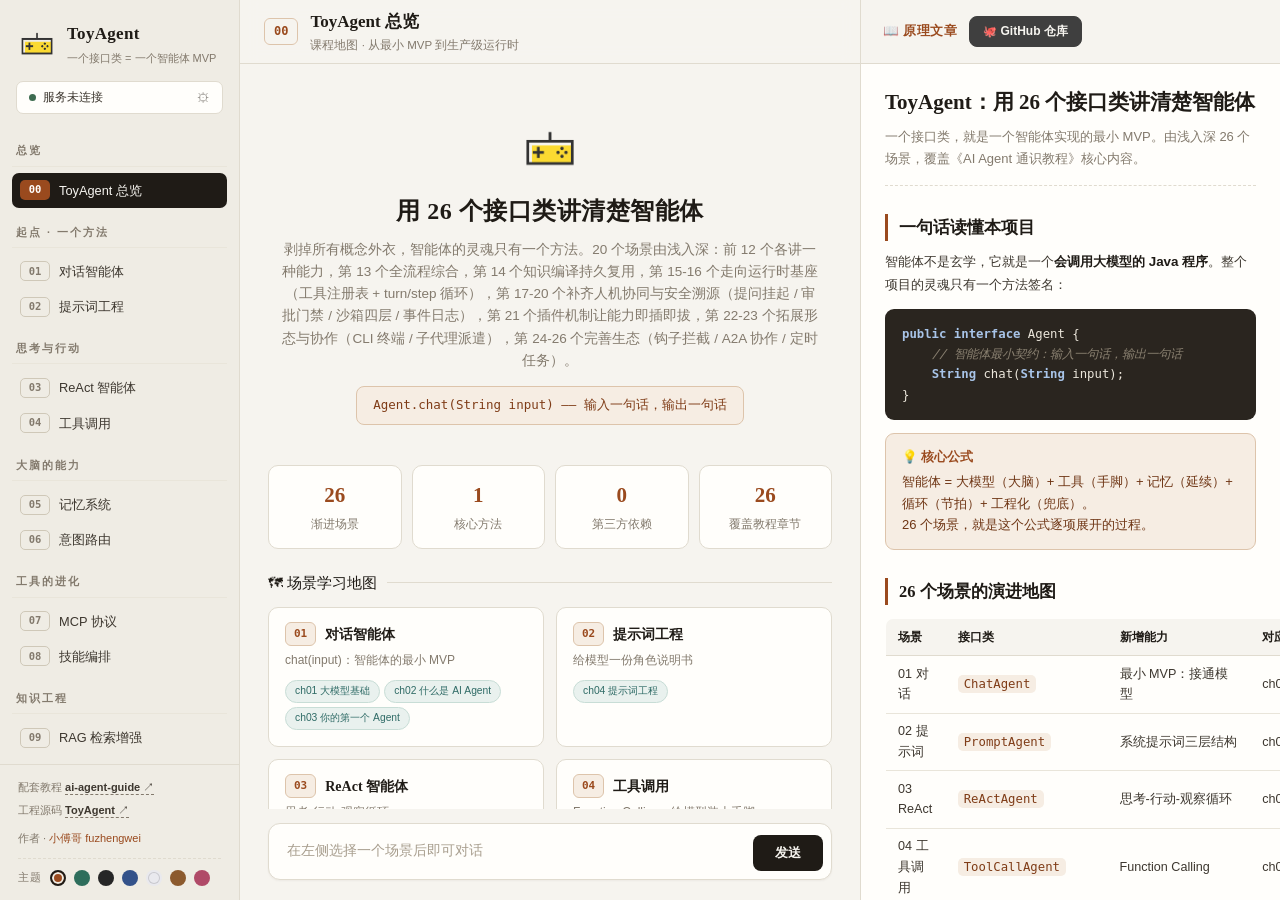
==== commit 5ff71d23: "feat: 新增 step24 Hooks 钩子（before 拦截/after 脱敏/审计）、step25 A2A 协作（AgentCard 名片/task_id 信封）、step26 定时工具（一" ====
--- a/web/index.html
+++ b/web/index.html
@@ -3,7 +3,7 @@
 <head>
     <meta charset="UTF-8">
     <meta name="viewport" content="width=device-width, initial-scale=1.0">
-    <title>ToyAgent · 用 23 个接口类讲清楚智能体</title>
+    <title>ToyAgent · 用 26 个接口类讲清楚智能体</title>
     <link rel="stylesheet" href="css/style.css">
 </head>
 <body>
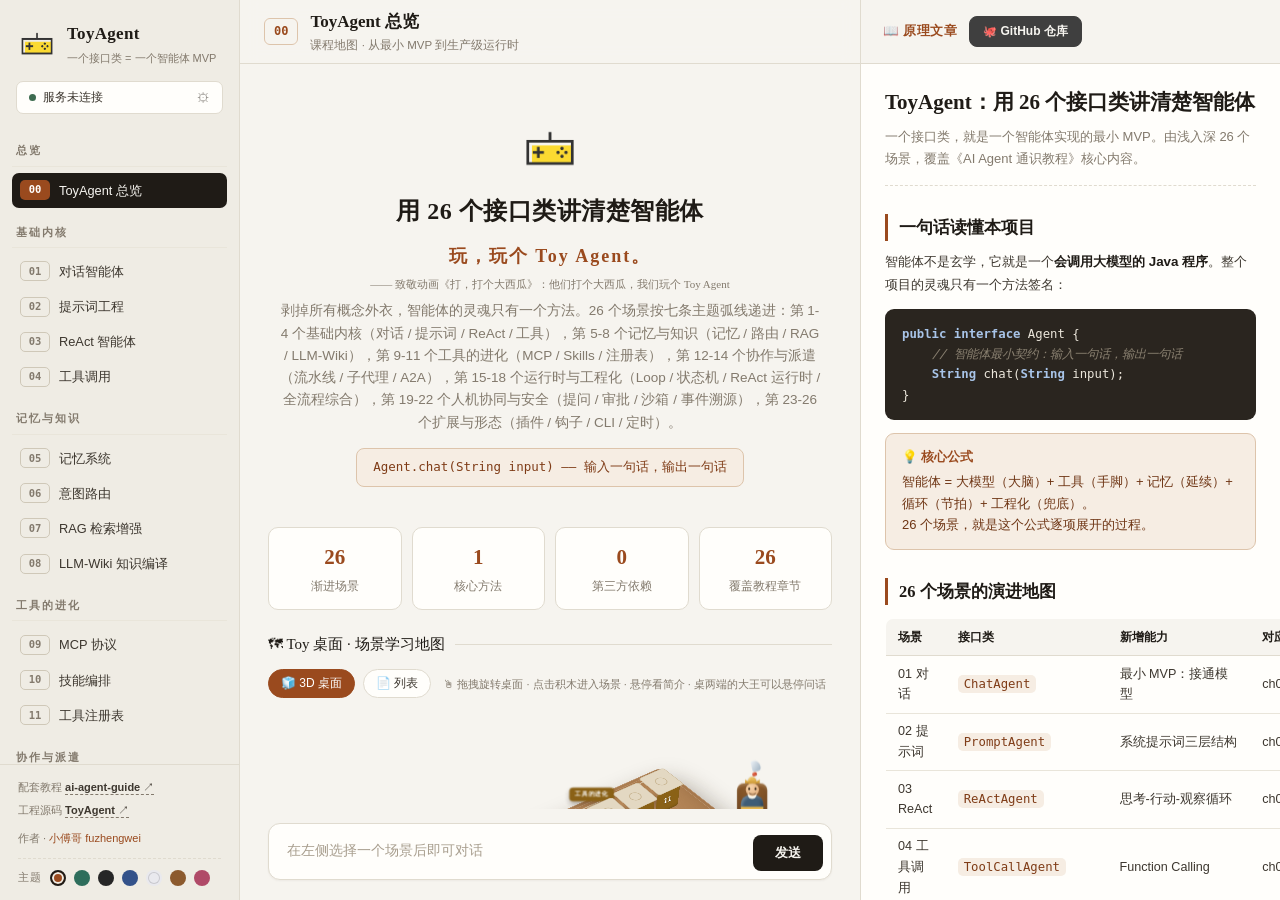
==== commit 3fd826f5: "fix: 移除模型配置弹窗中的 WaLiAPI 推荐横幅 本地网关场景不适用，避免误导用户；同步清理 .wali-tip 相关样式" ====
--- a/web/index.html
+++ b/web/index.html
@@ -97,11 +97,6 @@
         </div>
         <p class="modal-tip">填写任意 <b>OpenAI 兼容</b>接口（DeepSeek / 通义 / 智谱 / GLM / Ollama…）。配置只保存在<b>你自己的浏览器</b>（localStorage），随请求生效，不影响其他人。</p>
 
-        <a class="wali-tip" href="https://github.com/fuzhengwei/WaLiAPI" target="_blank" rel="noopener" title="WaLiAPI · AI LLM LocalGateway">
-            <span class="wali-icon">🛡️</span>
-            <span class="wali-text"><b>推荐使用 WaLiAPI</b> —— AI LLM 本地网关：渠道分发、Key 托管、日志留存与审计，比在页面里直接填 Key 更安全好用。查看项目 ↗</span>
-        </a>
-
         <label class="field">
             <span>接口地址 base-url</span>
             <input id="cfgBaseUrl" placeholder="http://127.0.0.1:8777/v1">
--- a/web/css/style.css
+++ b/web/css/style.css
@@ -1040,6 +1040,7 @@
     display: flex;
     flex-direction: column;
     overflow: hidden;
+    min-width: 320px;
 }
 
 .article-head-left {
@@ -1329,28 +1330,6 @@
 }
 
 .field { display: block; margin-bottom: 13px; }
-
-.wali-tip {
-    display: flex;
-    align-items: flex-start;
-    gap: 8px;
-    margin-bottom: 15px;
-    padding: 9px 12px;
-    background: var(--bg);
-    border: 1px dashed var(--line);
-    border-radius: 8px;
-    font-size: 12px;
-    line-height: 1.6;
-    color: var(--ink-2);
-    text-decoration: none;
-    transition: border-color .15s, background .15s;
-}
-
-.wali-tip:hover { border-color: var(--accent); background: var(--accent-soft); }
-
-.wali-icon { font-size: 14px; line-height: 1.4; }
-
-.wali-tip b { color: var(--accent); }
 
 .field span {
     display: block;
@@ -1661,3 +1640,493 @@
     .card-grid { grid-template-columns: 1fr; }
     .stats { grid-template-columns: repeat(2, 1fr); }
 }
+
+/* ================= Toy 桌面 · 3D 场景学习地图 ================= */
+.slogan {
+  font-family: var(--serif);
+  font-size: 18px;
+  font-weight: 700;
+  color: var(--accent);
+  letter-spacing: 2px;
+  margin-top: 10px;
+}
+.slogan small {
+  display: block;
+  font-size: 11px;
+  font-weight: 400;
+  color: var(--muted);
+  letter-spacing: 0;
+  margin-top: 4px;
+}
+
+.map-toolbar {
+  display: flex;
+  align-items: center;
+  gap: 8px;
+  margin-bottom: 4px;
+}
+.map-btn {
+  font-size: 12px;
+  padding: 5px 12px;
+  border-radius: 999px;
+  border: 1px solid var(--line);
+  background: var(--panel);
+  color: var(--ink-2);
+  cursor: pointer;
+  transition: all .15s;
+}
+.map-btn:hover { border-color: var(--accent-border); }
+.map-btn.active {
+  background: var(--accent);
+  border-color: var(--accent);
+  color: #fff;
+}
+.map-hint { font-size: 11px; color: var(--muted); margin-left: 4px; }
+
+.desk-map {
+  user-select: none;
+  -webkit-user-select: none;
+  padding: 4px 0 6px;
+}
+.desk-scene {
+  --rz: -34deg;
+  --rx: 52deg;
+  --s: 1;
+  perspective: 1500px;
+  perspective-origin: 50% 16%;
+  height: calc(780px * var(--s));
+  display: flex;
+  align-items: center;
+  justify-content: center;
+  overflow: visible;
+  cursor: grab;
+}
+.desk-scene.dragging { cursor: grabbing; }
+
+.desk {
+  flex: none;
+  position: relative;
+  width: 930px;
+  height: 480px;
+  transform-style: preserve-3d;
+  transform: scale(var(--s)) rotateX(var(--rx)) rotateZ(var(--rz));
+  transition: transform .45s cubic-bezier(.2, .7, .25, 1);
+}
+.desk-scene.dragging .desk { transition: none; }
+.desk::before {
+  content: "";
+  position: absolute;
+  inset: 0;
+  border-radius: 20px;
+  background:
+    repeating-linear-gradient(90deg, rgba(255, 255, 255, .05) 0 2px, transparent 2px 96px),
+    linear-gradient(135deg, #cda475, #bd8f60 45%, #a97b4e);
+  box-shadow:
+    inset 0 0 0 2px rgba(255, 255, 255, .22),
+    inset 0 0 70px rgba(88, 48, 18, .3),
+    0 34px 70px rgba(50, 35, 18, .35);
+}
+.desk::after {
+  content: "";
+  position: absolute;
+  inset: 10px;
+  border-radius: 14px;
+  border: 1.5px solid rgba(255, 255, 255, .25);
+  transform: translateZ(1px);
+  pointer-events: none;
+}
+
+/* ---- 分区（桌面上的纸卡）---- */
+.zone {
+  position: absolute;
+  border: 1.5px dashed color-mix(in srgb, var(--zc) 45%, #fff);
+  border-radius: 14px;
+  background: color-mix(in srgb, var(--zc) 7%, #fffdf6);
+  transform: translateZ(2px);
+  transform-style: preserve-3d;
+}
+.z-sign {
+  position: absolute;
+  top: -14px;
+  left: 10px;
+  padding: 4px 12px;
+  background: var(--zc);
+  color: #fff;
+  font-size: 12.5px;
+  font-weight: 600;
+  letter-spacing: 1px;
+  border-radius: 8px;
+  white-space: nowrap;
+  transform-origin: 50% 50%;
+  transform: translateZ(30px) rotateZ(calc(var(--rz) * -1)) rotateX(calc(var(--rx) * -1));
+  box-shadow: 0 6px 12px rgba(40, 24, 8, .3);
+}
+
+/* ---- 积木（三面体）---- */
+.cube {
+  position: absolute;
+  width: 62px;
+  height: 62px;
+  transform-style: preserve-3d;
+  cursor: pointer;
+  animation: blockIn .45s ease backwards;
+}
+@keyframes blockIn { from { opacity: 0; } }
+.cube::before {
+  content: "";
+  position: absolute;
+  inset: -7px;
+  background: radial-gradient(rgba(60, 34, 10, .32), transparent 68%);
+  transform: translateZ(.4px);
+}
+.cube .core {
+  position: absolute;
+  left: 50%;
+  top: 50%;
+  transform-style: preserve-3d;
+  transform: translateZ(calc(var(--h) / 2));
+  transition: transform .18s ease;
+}
+.cube:hover .core { transform: translateZ(calc(var(--h) / 2 + 16px)); }
+.cube .face { position: absolute; left: 0; top: 0; }
+.f-top {
+  width: 68px;
+  height: 68px;
+  margin-left: -31px;
+  margin-top: -31px;
+  border-radius: 8px;
+  background: color-mix(in srgb, var(--zc) 24%, #fffef8);
+  box-shadow: inset 0 0 0 2px color-mix(in srgb, var(--zc) 38%, #fff);
+  transform: translateZ(calc(var(--h) / 2));
+}
+.f-top::after {
+  content: "";
+  position: absolute;
+  left: 50%;
+  top: 50%;
+  width: 22px;
+  height: 22px;
+  border-radius: 50%;
+  border: 2px solid color-mix(in srgb, var(--zc) 45%, #fff);
+  transform: translate(-50%, -50%);
+}
+.f-front {
+  width: 62px;
+  height: var(--h);
+  margin-left: -31px;
+  margin-top: calc(var(--h) / -2);
+  border-radius: 5px;
+  background: var(--zc);
+  color: #fff;
+  display: flex;
+  align-items: center;
+  justify-content: center;
+  font: 700 18px/1 var(--mono);
+  text-shadow: 0 1px 2px rgba(0, 0, 0, .35);
+  box-shadow: inset 0 7px 9px -7px rgba(255, 255, 255, .55), inset 0 -6px 8px -6px rgba(0, 0, 0, .4);
+  transform: rotateX(-90deg) translateZ(31px);
+  transition: filter .18s;
+}
+.f-side {
+  width: var(--h);
+  height: 62px;
+  margin-left: calc(var(--h) / -2);
+  margin-top: -31px;
+  background: color-mix(in srgb, var(--zc) 68%, #241505);
+  border-radius: 5px;
+  transform: rotateY(90deg) translateZ(31px);
+}
+.cube:hover .f-front { filter: brightness(1.12); }
+
+/* ---- 悬停提示牌（面向屏幕的告示牌）---- */
+.cube .tip {
+  position: absolute;
+  left: 50%;
+  top: 50%;
+  width: max-content;
+  max-width: 230px;
+  padding: 8px 11px;
+  border-radius: 9px;
+  background: rgba(31, 27, 22, .94);
+  color: #f3ede2;
+  font-size: 11.5px;
+  line-height: 1.5;
+  pointer-events: none;
+  opacity: 0;
+  transition: opacity .15s;
+  z-index: 5;
+  transform: translate(-50%, -50%) translateZ(calc(var(--h) + 64px)) rotateZ(calc(var(--rz) * -1)) rotateX(calc(var(--rx) * -1));
+}
+.cube .tip b {
+  display: block;
+  font-size: 12px;
+  color: #f2c896;
+  margin-bottom: 2px;
+}
+.cube:hover .tip { opacity: 1; }
+
+/* ---- 起点标牌与桌面小装饰 ---- */
+.start-pin {
+  position: absolute;
+  left: 46px;
+  top: 412px;
+  padding: 7px 14px;
+  background: var(--accent);
+  color: #fff;
+  font-size: 12.5px;
+  font-weight: 600;
+  border-radius: 999px;
+  cursor: pointer;
+  white-space: nowrap;
+  transform: translateZ(34px) rotateZ(calc(var(--rz) * -1)) rotateX(calc(var(--rx) * -1));
+  box-shadow: 0 8px 14px rgba(40, 24, 8, .35);
+  transition: filter .15s;
+}
+.start-pin:hover { filter: brightness(1.12); }
+.decor {
+  position: absolute;
+  font-size: 26px;
+  opacity: .85;
+  transform: translateZ(3px) rotate(-14deg);
+  pointer-events: none;
+}
+.decor.d1 { left: 850px; top: 410px; }
+.decor.d2 { left: 130px; top: 418px; transform: translateZ(3px) rotate(10deg); }
+
+/* ---- 桌两端的大王（致敬《打，打个大西瓜》：两位大王隔着地图对坐）---- */
+.king {
+  position: absolute;
+  width: 78px;
+  height: 122px;
+  transform-origin: 50% 100%;
+  transform: translateZ(8px) rotateZ(calc(var(--rz) * -1)) rotateX(calc(var(--rx) * -1));
+  pointer-events: auto;
+  cursor: pointer;
+  z-index: 3;
+}
+.king.k-west { --kc: #a03028; --kg: #d29a2e; }
+.king.k-east { --kc: #3e5c76; --kg: #c9932f; }
+
+.king .k-fig {
+  position: absolute;
+  inset: 0;
+  animation: kBob 3.6s ease-in-out infinite;
+}
+.king.k-east .k-fig { animation-delay: -1.8s; }
+@keyframes kBob {
+  0%, 100% { transform: translateY(0); }
+  50% { transform: translateY(-3px); }
+}
+
+.king .k-shadow {
+  position: absolute;
+  left: 4px;
+  bottom: -5px;
+  width: 70px;
+  height: 15px;
+  background: radial-gradient(rgba(50, 30, 10, .32), transparent 70%);
+}
+
+/* 王座 */
+.king .k-chair {
+  position: absolute;
+  left: 8px;
+  bottom: 0;
+  width: 62px;
+  height: 86px;
+  background: linear-gradient(180deg, #8a5a2b, #6f4420);
+  border-radius: 14px 14px 4px 4px;
+  box-shadow: inset 0 4px 6px rgba(255, 235, 200, .25), inset 0 -8px 10px rgba(40, 20, 5, .35);
+}
+.king .k-chair::after {
+  content: "";
+  position: absolute;
+  left: 50%;
+  top: -13px;
+  transform: translateX(-50%);
+  width: 18px;
+  height: 18px;
+  border-radius: 50%;
+  background: radial-gradient(circle at 35% 30%, #f4d27a, var(--kg));
+  box-shadow: 0 2px 4px rgba(40, 24, 8, .4);
+}
+
+/* 王袍 + 衣领 + 腰带 */
+.king .k-robe {
+  position: absolute;
+  left: 16px;
+  bottom: 6px;
+  width: 46px;
+  height: 56px;
+  background: linear-gradient(180deg, var(--kc) 62%, color-mix(in srgb, var(--kc) 68%, #1a0d05) 62%);
+  border-radius: 18px 18px 5px 5px;
+  box-shadow: inset 3px 4px 6px rgba(255, 255, 255, .22), inset -4px -6px 8px rgba(0, 0, 0, .28);
+}
+.king .k-robe::before {
+  content: "";
+  position: absolute;
+  left: 50%;
+  top: -2px;
+  transform: translateX(-50%);
+  width: 18px;
+  height: 10px;
+  background: #fffdf2;
+  border-radius: 0 0 10px 10px;
+}
+.king .k-robe::after {
+  content: "";
+  position: absolute;
+  left: 0;
+  right: 0;
+  top: 24px;
+  height: 6px;
+  background: #e8b64c;
+  box-shadow: 0 2px 3px rgba(0, 0, 0, .25);
+}
+
+/* 头 + 眼睛 + 八字胡 */
+.king .k-head {
+  position: absolute;
+  left: 26px;
+  bottom: 60px;
+  width: 27px;
+  height: 26px;
+  background: radial-gradient(circle at 35% 30%, #f6d3ab, #dfa874);
+  border-radius: 50%;
+}
+.king .k-head::before {
+  content: "";
+  position: absolute;
+  left: 5px;
+  top: 9px;
+  width: 4px;
+  height: 5px;
+  border-radius: 50%;
+  background: #2c1c0c;
+  box-shadow: 13px 0 #2c1c0c;
+}
+.king .k-head::after {
+  content: "";
+  position: absolute;
+  left: 50%;
+  top: 15px;
+  transform: translateX(-50%);
+  width: 15px;
+  height: 7px;
+  border-bottom: 2.5px solid #4a2f16;
+  border-radius: 0 0 12px 12px;
+}
+
+/* 金冠 */
+.king .k-crown {
+  position: absolute;
+  left: 24px;
+  bottom: 85px;
+  width: 31px;
+  height: 14px;
+  background: linear-gradient(180deg, #f2cd6e, var(--kg));
+  clip-path: polygon(0 100%, 0 35%, 25% 68%, 50% 0, 75% 68%, 100% 35%, 100% 100%);
+  filter: drop-shadow(0 2px 2px rgba(40, 24, 8, .35));
+}
+
+/* 武器：西大王亮银剑 / 东大王红缨关刀 */
+.king .k-weapon { position: absolute; }
+.king.k-west .k-weapon {
+  left: 57px;
+  bottom: 34px;
+  width: 10px;
+  height: 76px;
+  transform: rotate(9deg);
+  transform-origin: 50% 100%;
+}
+.king.k-west .k-weapon::before {
+  content: "";
+  position: absolute;
+  left: 1.5px;
+  bottom: 12px;
+  width: 7px;
+  height: 62px;
+  background: linear-gradient(90deg, #eef2f6, #9fb2c2 55%, #dfe7ee);
+  clip-path: polygon(50% 0, 100% 9%, 100% 100%, 0 100%, 0 9%);
+}
+.king.k-west .k-weapon::after {
+  content: "";
+  position: absolute;
+  left: -5px;
+  bottom: 5px;
+  width: 20px;
+  height: 6px;
+  border-radius: 3px;
+  background: linear-gradient(180deg, #f2cd6e, #c08a24);
+  box-shadow: 0 11px 0 -3px #6b4423;
+}
+.king.k-east .k-weapon {
+  left: 56px;
+  bottom: 30px;
+  width: 6px;
+  height: 94px;
+  transform: rotate(-12deg);
+  transform-origin: 50% 100%;
+}
+.king.k-east .k-weapon::before {
+  content: "";
+  position: absolute;
+  left: 1px;
+  top: -9px;
+  width: 18px;
+  height: 22px;
+  background: linear-gradient(135deg, #eef2f6, #9fb2c2);
+  border-radius: 4px 100% 60% 8px;
+}
+.king.k-east .k-weapon::after {
+  content: "";
+  position: absolute;
+  left: -1px;
+  top: 14px;
+  width: 10px;
+  height: 8px;
+  border-radius: 50%;
+  background: radial-gradient(circle at 40% 35%, #e86a48, #b03018);
+}
+
+/* 悬停对白气泡 */
+.king .k-say {
+  position: absolute;
+  left: 50%;
+  bottom: 132px;
+  transform: translateX(-50%);
+  width: max-content;
+  max-width: 200px;
+  padding: 7px 11px;
+  border-radius: 9px;
+  background: rgba(31, 27, 22, .94);
+  color: #f3ede2;
+  font-size: 11.5px;
+  line-height: 1.5;
+  opacity: 0;
+  transition: opacity .15s;
+  pointer-events: none;
+  z-index: 6;
+}
+.king .k-say::after {
+  content: "";
+  position: absolute;
+  left: 50%;
+  bottom: -5px;
+  transform: translateX(-50%);
+  border: 5px solid transparent;
+  border-top-color: rgba(31, 27, 22, .94);
+  border-bottom: 0;
+}
+.king:hover .k-say { opacity: 1; }
+.king:hover .k-fig { filter: brightness(1.06); }
+
+@media (max-width: 760px) {
+  .map-hint { display: none; }
+  .desk-scene { perspective-origin: 50% 30%; }
+}
+@media (prefers-reduced-motion: reduce) {
+  .cube { animation: none; }
+  .desk, .cube .core { transition: none; }
+  .king .k-fig { animation: none; }
+}
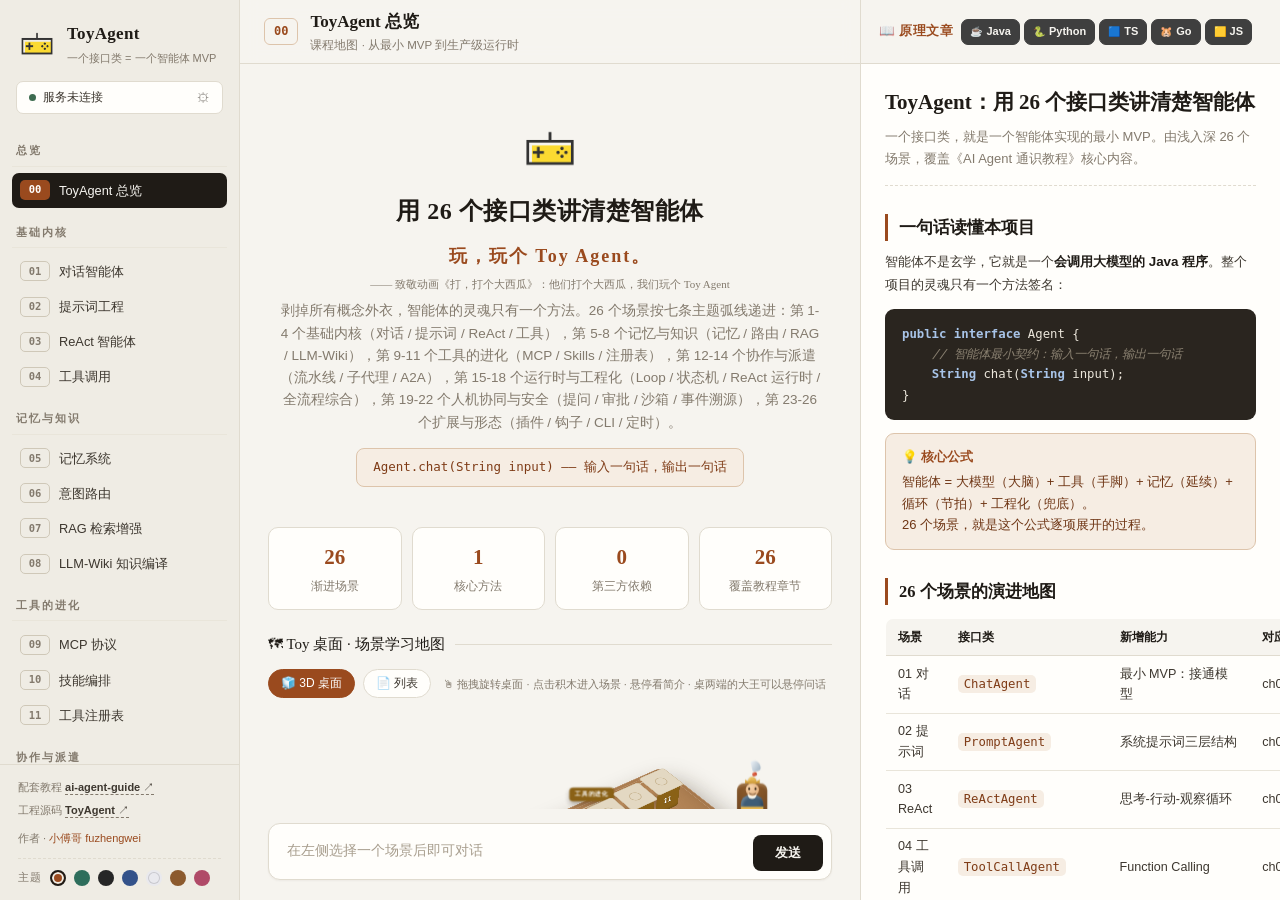
==== commit d2f96f66: "web: 源码直达链接扩展为五语言仓库（Java/Python/TS/Go/JS），26 个场景逐章对应" ====
--- a/web/index.html
+++ b/web/index.html
@@ -5,6 +5,15 @@
     <meta name="viewport" content="width=device-width, initial-scale=1.0">
     <title>ToyAgent · 用 26 个接口类讲清楚智能体</title>
     <link rel="stylesheet" href="css/style.css">
+    <script>
+    var _hmt = _hmt || [];
+    (function() {
+        var hm = document.createElement("script");
+        hm.src = "https://hm.baidu.com/hm.js?b5ff9396a08fa323bde6290fbe248a3b";
+        var s = document.getElementsByTagName("script")[0];
+        s.parentNode.insertBefore(hm, s);
+    })();
+    </script>
 </head>
 <body>
 <div class="layout">
@@ -79,7 +88,7 @@
         <div class="article-head">
             <div class="article-head-left">
                 <span class="article-tag">📖 原理文章</span>
-                <a class="src-link" id="srcLink" href="https://github.com/fuzhengwei/ToyAgent" target="_blank" rel="noopener" title="在 GitHub 查看本场景源码"><span class="src-emoji">🐙</span> 源码</a>
+                <span class="src-links" id="srcLinks"><!-- 五语言源码链接由 app.js 按场景渲染 --></span>
             </div>
             <button class="btn ghost only-mobile" id="closeArticle">收起</button>
         </div>
--- a/web/css/style.css
+++ b/web/css/style.css
@@ -341,6 +341,35 @@
     color: #f6f4ef;
 }
 
+/* ---- 五语言源码链接组（右侧文章面板头部） ---- */
+
+.src-links {
+    display: inline-flex;
+    align-items: center;
+    gap: 4px;
+    flex-wrap: wrap;
+}
+
+.src-link.src-lang {
+    height: 26px;
+    padding: 0 8px;
+    border-radius: 7px;
+    border: 1px solid #3f3f3f;
+    background: #3f3f3f;
+    color: #f6f4ef;
+    font-size: 11px;
+    font-weight: 600;
+    gap: 4px;
+}
+
+.src-link.src-lang .src-emoji { font-size: 10px; }
+
+.src-link.src-lang:hover {
+    background: #262626;
+    border-color: #262626;
+    color: #f6f4ef;
+}
+
 .btn {
     border: none;
     cursor: pointer;
@@ -1046,16 +1075,19 @@
 .article-head-left {
     display: flex;
     align-items: center;
-    gap: 12px;
+    gap: 8px;
+    min-width: 0;
 }
 
 .article-head {
     display: flex;
     align-items: center;
     justify-content: space-between;
-    height: 64px;
-    padding: 0 22px;
+    min-height: 64px;
+    padding: 8px 18px;
     flex-shrink: 0;
+    flex-wrap: wrap;
+    row-gap: 6px;
     border-bottom: 1px solid var(--line);
     background: var(--bg);
 }
@@ -1065,6 +1097,7 @@
     font-weight: 700;
     color: var(--accent);
     letter-spacing: .5px;
+    white-space: nowrap;
 }
 
 .article-body {
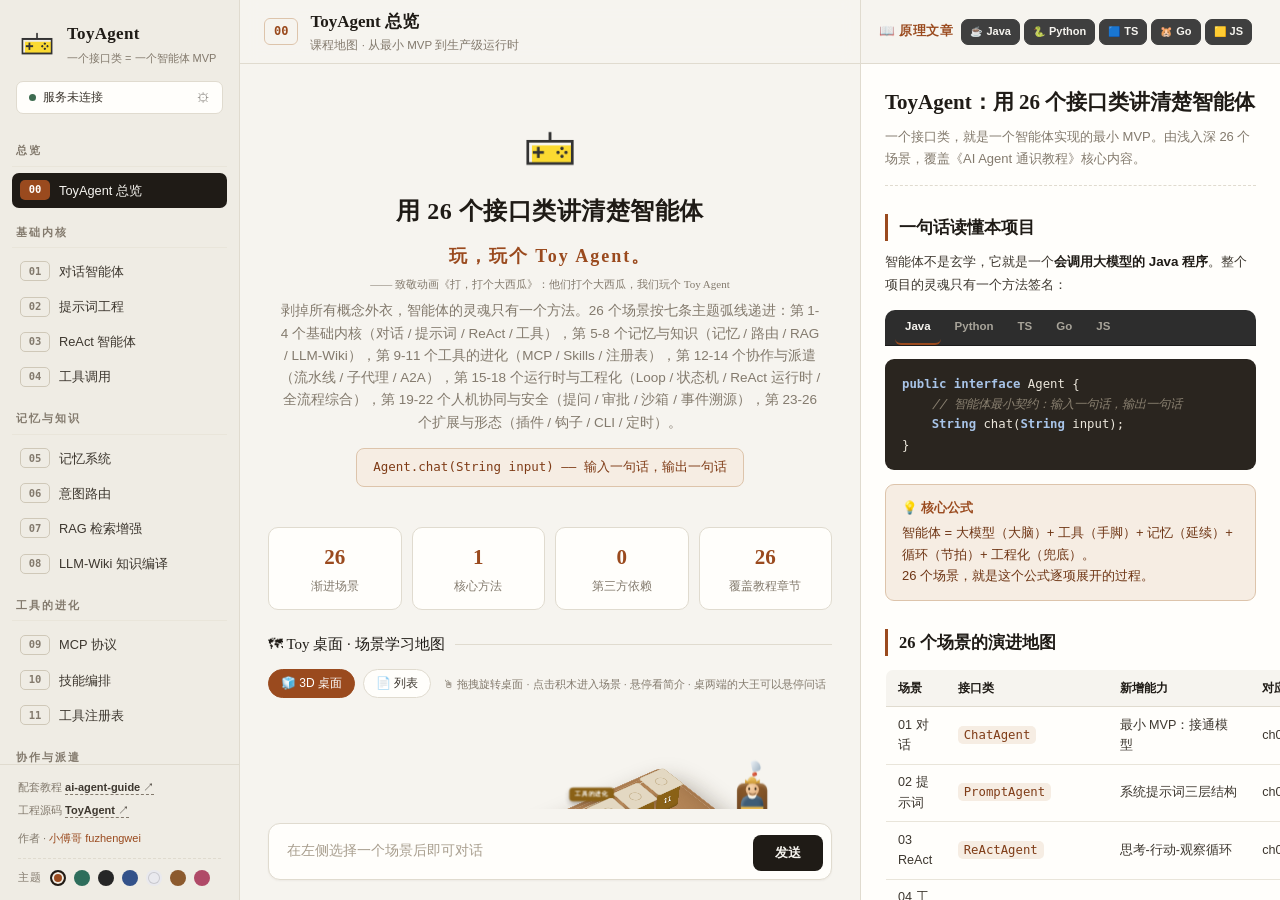
==== commit c2c7e57b: "web: 文章代码块支持五语言切换标签（Java/Python/TS/Go/JS），34 个代码块对应移植实现，语言无关块保持单块" ====
--- a/web/index.html
+++ b/web/index.html
@@ -135,6 +135,10 @@
 
 <script src="js/data.js"></script>
 <script src="js/articles.js"></script>
+<script src="js/code-python.js"></script>
+<script src="js/code-typescript.js"></script>
+<script src="js/code-go.js"></script>
+<script src="js/code-javascript.js"></script>
 <script src="js/app.js"></script>
 </body>
 </html>
--- a/web/css/style.css
+++ b/web/css/style.css
@@ -335,6 +335,48 @@
 
 .src-emoji { font-size: 11px; line-height: 1; }
 
+/* ---- 代码块五语言切换标签 ---- */
+
+.codetabs { margin: 14px 0; }
+
+.codetab-bar {
+    display: flex;
+    align-items: center;
+    gap: 4px;
+    padding: 0 10px;
+    background: #2d2d2d;
+    border-radius: 10px 10px 0 0;
+    border-bottom: 1px solid #1b1b1b;
+}
+
+.codetab {
+    appearance: none;
+    border: none;
+    background: transparent;
+    color: #a8a49a;
+    font: inherit;
+    font-size: 11.5px;
+    font-weight: 600;
+    padding: 7px 10px;
+    cursor: pointer;
+    border-radius: 0 0 6px 6px;
+    border-bottom: 2px solid transparent;
+    transition: color .15s, border-color .15s;
+}
+
+.codetab:hover { color: #f6f4ef; }
+
+.codetab.active {
+    color: #f6f4ef;
+    border-bottom-color: var(--accent, #c96f4a);
+}
+
+/* 标签组件内的代码块：顶角与标签栏衔接 */
+.codetabs pre {
+    margin: 0;
+    border-radius: 0 0 10px 10px;
+}
+
 .src-link:hover {
     background: #262626;
     border-color: #262626;
